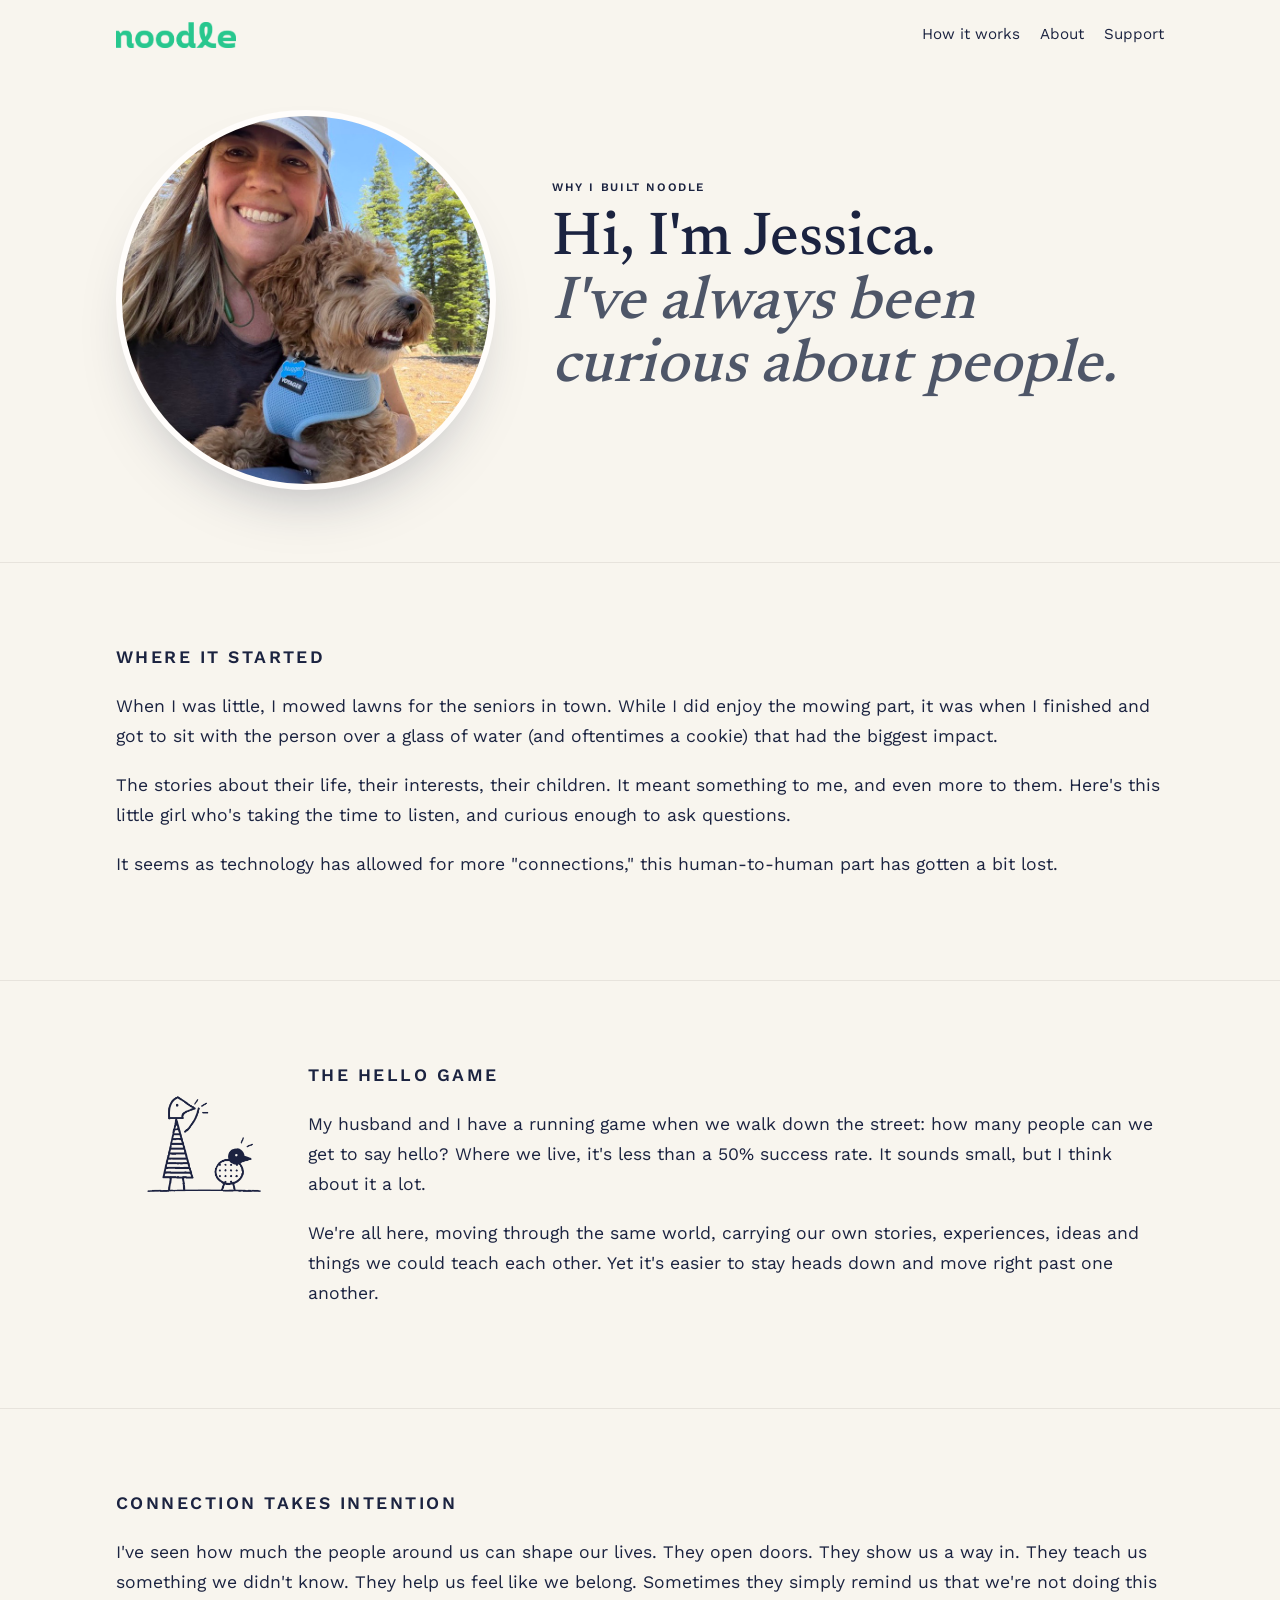
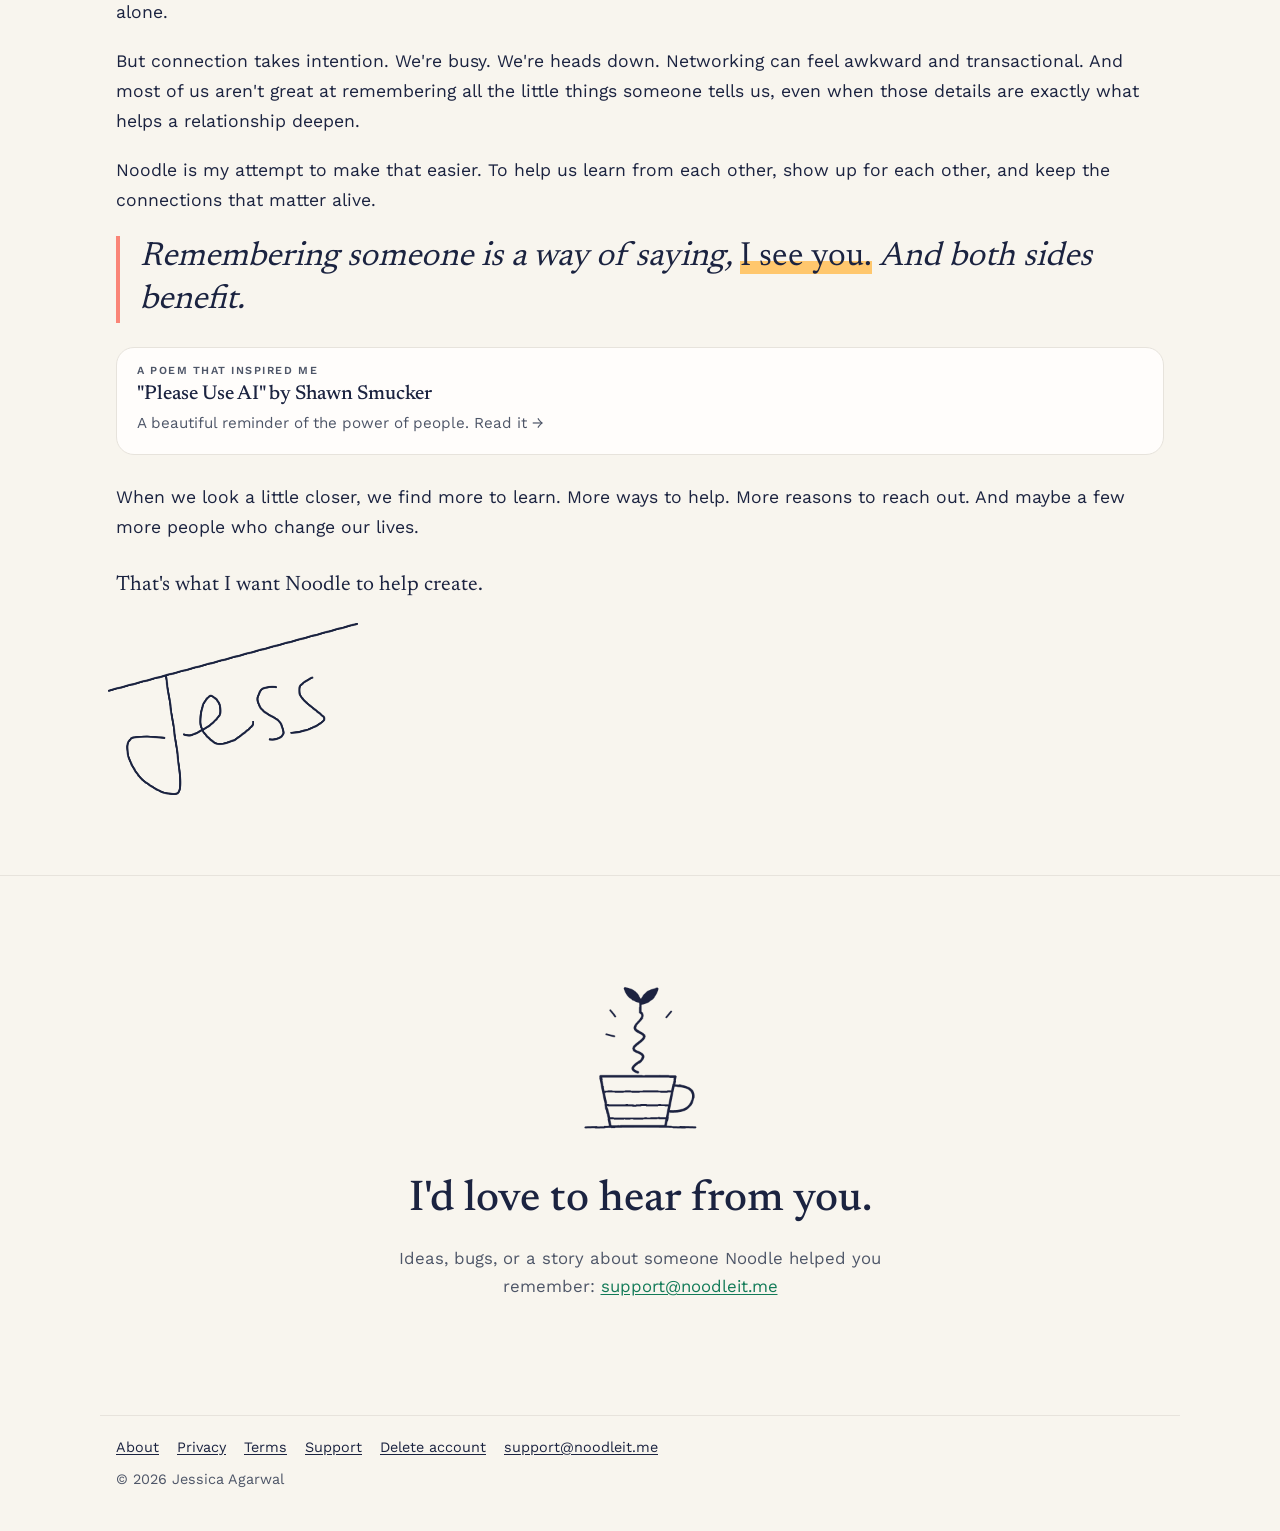
==== about/index.html @ 131fcf33 "feat: rotating use-case cards, expanded FAQ, About page Hero examples slowly rotate through seven us" ====
<!doctype html>
<html lang="en">
<head>
<meta charset="utf-8">
<meta name="viewport" content="width=device-width, initial-scale=1">
<meta name="color-scheme" content="light">
<title>About · Noodle</title>
<meta name="description" content="Why I built Noodle: I've always been curious about people.">
<link rel="icon" href="/favicon.png">
<link rel="apple-touch-icon" href="/apple-touch-icon.png">
<link rel="stylesheet" href="/style.css">
</head>
<body class="home about">

<div class="wrap">
<header class="top">
  <a href="/" aria-label="Noodle home"><img class="logo" src="/img/logo.png" alt="noodle" width="603" height="129"></a>
  <nav>
    <a class="opt" href="/#how">How it works</a>
    <a href="/about/" aria-current="page">About</a>
    <a href="/support/">Support</a>
  </nav>
</header>
</div>

<main>
<div class="wrap">
  <section class="about-hero">
    <!-- Photo: drop it at /img/jessica.jpg (square, ~800px). Until then the sketch shows instead. -->
    <figure class="portrait">
      <img src="/img/jessica.jpg" alt="Jessica Agarwal" width="800" height="800" onerror="this.parentNode.classList.add('empty')">
      <img class="stand-in" src="/img/friends.png" alt="" width="600" height="600">
    </figure>
    <div>
      <p class="eyebrow">Why I built Noodle</p>
      <h1>Hi, I'm Jessica.<br><em>I've always been curious about people.</em></h1>
    </div>
  </section>
</div>

<section class="band">
<div class="wrap prose">
  <p class="eyebrow">Where it started</p>
  <p>When I was little, I mowed lawns for the seniors in town. While I did enjoy the mowing part, it was when I finished and got to sit with the person over a glass of water (and oftentimes a cookie) that had the biggest impact.</p>
  <p>The stories about their life, their interests, their children. It meant something to me, and even more to them. Here's this little girl who's taking the time to listen, and curious enough to ask questions.</p>
  <p>It seems as technology has allowed for more "connections," this human-to-human part has gotten a bit lost.</p>
</div>
</section>

<section class="band">
<div class="wrap prose split">
  <img src="/img/hello.png" alt="" width="600" height="600">
  <div>
    <p class="eyebrow">The hello game</p>
    <p>My husband and I have a running game when we walk down the street: how many people can we get to say hello? Where we live, it's less than a 50% success rate. It sounds small, but I think about it a lot.</p>
    <p>We're all here, moving through the same world, carrying our own stories, experiences, ideas and things we could teach each other. Yet it's easier to stay heads down and move right past one another.</p>
  </div>
</div>
</section>

<section class="band">
<div class="wrap prose">
  <p class="eyebrow">Connection takes intention</p>
  <p>I've seen how much the people around us can shape our lives. They open doors. They show us a way in. They teach us something we didn't know. They help us feel like we belong. Sometimes they simply remind us that we're not doing this alone.</p>
  <p>But connection takes intention. We're busy. We're heads down. Networking can feel awkward and transactional. And most of us aren't great at remembering all the little things someone tells us, even when those details are exactly what helps a relationship deepen.</p>
  <p>Noodle is my attempt to make that easier. To help us learn from each other, show up for each other, and keep the connections that matter alive.</p>
  <blockquote>Remembering someone is a way of saying, <em>I see you.</em> And both sides benefit.</blockquote>
  <a class="inspo" href="https://shawnsmucker.substack.com/p/please-use-ai" target="_blank" rel="noopener">
    <span class="k">A poem that inspired me</span>
    <span class="t">"Please Use AI" by Shawn Smucker</span>
    <span class="d">A beautiful reminder of the power of people. Read it &rarr;</span>
  </a>
  <p>When we look a little closer, we find more to learn. More ways to help. More reasons to reach out. And maybe a few more people who change our lives.</p>
  <p class="signoff">That's what I want Noodle to help create.</p>
  <img class="signature" src="/img/signature.png" alt="Jess" width="640" height="441">
</div>
</section>

<section class="band closer">
<div class="wrap">
  <img src="/img/joys.png" alt="" width="600" height="600">
  <h2>I'd love to hear from you.</h2>
  <p class="sub" style="margin:0 auto 24px">Ideas, bugs, or a story about someone Noodle helped you remember: <a href="mailto:support@noodleit.me">support@noodleit.me</a></p>
</div>
</section>
</main>

<footer class="site-footer">
  <nav><a href="/about/">About</a><a href="/privacy/">Privacy</a><a href="/terms/">Terms</a><a href="/support/">Support</a><a href="/delete-account/">Delete account</a><a href="mailto:support@noodleit.me">support@noodleit.me</a></nav>
  <p>&copy; 2026 Jessica Agarwal</p>
</footer>
</body>
</html>
---- style.css ----
@font-face{font-family:"Newsreader";src:url(/fonts/Newsreader-Regular.ttf) format("truetype");font-weight:400;font-display:swap}
@font-face{font-family:"Newsreader";src:url(/fonts/Newsreader-Medium.ttf) format("truetype");font-weight:500;font-display:swap}
@font-face{font-family:"Work Sans";src:url(/fonts/WorkSans-Regular.ttf) format("truetype");font-weight:400;font-display:swap}
@font-face{font-family:"Work Sans";src:url(/fonts/WorkSans-Medium.ttf) format("truetype");font-weight:500;font-display:swap}
@font-face{font-family:"Work Sans";src:url(/fonts/WorkSans-SemiBold.ttf) format("truetype");font-weight:600;font-display:swap}

/* Same palette as the app's Round-4 Home (src/theme.ts colors.home + trait colors). */
:root{
  --ground:#F8F5EE;--card:#FFFDFB;--navy:#1B2340;--muted:#4E5668;--line:#E7E3DC;
  --mint:#9DEEDC;--coral:#FA8577;--butter:#FFC76D;--sky:#BFE3EE;
  --spark:#FFC76D;--ally:#9DEEDC;--champion:#E8615C;--rock:#2BA3CB;--bridge:#1B2340;
  --brand:#28C78E;--link:#127a57;
  --serif:"Newsreader",Georgia,"Times New Roman",serif;
  --sans:"Work Sans",-apple-system,BlinkMacSystemFont,"Segoe UI",Roboto,Helvetica,Arial,sans-serif;
}
*{box-sizing:border-box}
html{-webkit-text-size-adjust:100%;scroll-behavior:smooth}
body{margin:0;background:var(--ground);color:var(--navy);font:17px/1.65 var(--sans)}
img{max-width:100%;height:auto;display:block}
a{color:var(--link);text-underline-offset:2px}

/* ---------- Shared shell (legal / support pages) ---------- */
.site-header,main,.site-footer{max-width:680px;margin:0 auto;padding-left:16px;padding-right:16px}
.site-header{padding-top:24px;padding-bottom:8px}
.brand{font:500 1.5rem/1 var(--serif);color:var(--navy);text-decoration:none;border-bottom:3px solid var(--brand)}
main{padding-top:16px;padding-bottom:40px;overflow-wrap:anywhere}
h1,h2,h3{font-family:var(--serif);font-weight:500;color:var(--navy)}
h1{font-size:2.2rem;line-height:1.15;margin:1.2rem 0 .6rem}
h2{font-size:1.45rem;line-height:1.25;margin:2rem 0 .5rem}
h3{font-size:1.15rem;margin:1.5rem 0 .4rem}
hr{border:0;border-top:1px solid var(--line);margin:1.5rem 0}
.trust{background:var(--card);border-left:4px solid var(--brand);border-radius:10px;padding:12px 16px}
.table-wrap{overflow-x:auto;-webkit-overflow-scrolling:touch}
table{border-collapse:collapse;width:100%;font-size:.9rem;line-height:1.4}
th,td{border:1px solid var(--line);padding:8px;text-align:left;vertical-align:top}
th{background:var(--card)}
.site-footer{border-top:1px solid var(--line);padding-top:20px;padding-bottom:40px;font-size:.9rem;color:var(--muted)}
.site-footer nav a{margin-right:14px;white-space:nowrap;color:var(--navy)}
.site-footer p{margin:.5rem 0 0}

/* ---------- Home page ---------- */
.home .wrap{max-width:1080px;margin:0 auto;padding:0 16px}
.home main{max-width:none;padding:0}
.top{display:flex;align-items:center;justify-content:space-between;gap:16px;padding:22px 0}
.top .logo{width:120px}
.top nav{display:flex;gap:20px;font-size:.95rem}
.top nav a{color:var(--navy);text-decoration:none}
.top nav a:hover{text-decoration:underline}

.eyebrow{font:600 .72rem/1 var(--sans);letter-spacing:.14em;text-transform:uppercase;color:var(--navy);margin:0 0 14px}

.hero{display:grid;grid-template-columns:1.05fr .95fr;gap:48px;align-items:center;padding:40px 0 72px}
.hero h1{font-size:clamp(2.5rem,5.6vw,4.2rem);line-height:1.04;letter-spacing:-.01em;margin:0 0 20px}
.hero h1 em{font-style:italic;color:var(--muted)}
.hero .lede{font-size:1.15rem;line-height:1.55;color:var(--muted);max-width:30em;margin:0 0 28px}
.get{display:flex;flex-wrap:wrap;gap:12px;align-items:center}
.store{display:inline-flex;align-items:center;gap:10px;background:var(--navy);color:#fff;text-decoration:none;
  border-radius:14px;padding:11px 18px 11px 14px;font-weight:500;line-height:1.15}
.store small{display:block;font-size:.7rem;opacity:.75;font-weight:400}
.store svg{width:22px;height:22px;flex:none}
.store.soon{cursor:default}
.get .note{font-size:.88rem;color:var(--muted)}

/* Phone-ish mock of Home's "For you today" row */
.mock{position:relative;background:var(--card);border:1px solid var(--line);border-radius:34px;padding:22px 18px 24px;
  box-shadow:0 30px 60px -30px rgba(27,35,64,.28);max-width:400px;width:100%;margin-left:auto;overflow:hidden}
.mock .bar{display:flex;align-items:center;justify-content:space-between;margin-bottom:18px}
.mock .bar img{width:84px}
.dots{display:flex;gap:4px}
.dots i{width:8px;height:8px;border-radius:50%;display:block}
.mock .head{font:400 1.2rem/1.3 var(--serif);margin:0 0 18px}
.viewport{overflow:hidden;margin:0 -18px;padding:0 18px}
.cards{display:flex;gap:12px;will-change:transform}
.c{flex:0 0 72%;border-radius:22px;padding:16px;display:flex;flex-direction:column;gap:10px;min-height:290px}
.c .tag{align-self:flex-start;font:600 .64rem/1 var(--sans);letter-spacing:.12em;text-transform:uppercase;
  background:rgba(27,35,64,.08);border-radius:999px;padding:6px 9px}
.c img{width:76px;margin:-6px 0 -2px -6px}
.c p{font:400 1.06rem/1.32 var(--serif);margin:0;flex:1}
.c .acts{display:flex;gap:8px;align-items:center}
.c .acts span{font:500 .78rem/1 var(--sans);background:rgba(255,255,255,.72);border-radius:999px;padding:8px 12px}
/* Connection card: line + photo, article preview, Send to {name} + thumbs (mirrors DeckCard) */
.c.link .who{display:flex;gap:10px;align-items:flex-start;flex:1}
.c.link .av{flex:none;width:46px;height:46px;border-radius:50%;background:var(--navy);color:var(--ground);
  display:grid;place-items:center;font:500 1.15rem/1 var(--serif)}
.c.link .pv{background:rgba(255,255,255,.6);border-radius:12px;padding:10px 12px;display:grid;gap:3px}
.c.link .pv b{font:600 .86rem/1.3 var(--sans)}
.c.link .pv small{font-size:.74rem;color:var(--muted)}
.c .acts .send{background:var(--navy);color:var(--ground)}
.c .acts .ic{background:none;padding:4px;display:grid}
.c .acts .ic svg{width:17px;height:17px;opacity:.7}
.mic{display:flex;justify-content:center;margin-top:20px}
.mic span{width:58px;height:58px;border-radius:50%;background:var(--navy);display:grid;place-items:center}
.mic svg{width:22px;height:22px}

.band{padding:80px 0;border-top:1px solid var(--line)}
.band h2{font-size:clamp(1.9rem,3.6vw,2.7rem);line-height:1.1;margin:0 0 14px;max-width:18em}
.band .sub{color:var(--muted);max-width:34em;margin:0 0 40px;font-size:1.05rem}

.steps{display:grid;grid-template-columns:repeat(3,1fr);gap:20px}
.step{background:var(--card);border:1px solid var(--line);border-radius:24px;padding:22px}
.step img{width:150px;margin:-6px 0 6px -10px}
.step .n{font:600 .72rem/1 var(--sans);letter-spacing:.14em;color:var(--muted)}
.step h3{font-size:1.35rem;margin:8px 0 6px}
.step p{margin:0;color:var(--muted);font-size:.98rem}

.traits{display:grid;grid-template-columns:repeat(5,1fr);gap:12px}
.trait{border-radius:20px;padding:18px 16px;background:var(--card);border:1px solid var(--line)}
.trait .sw{display:flex;align-items:center;gap:8px;font:500 1.2rem/1 var(--serif);margin-bottom:10px}
.trait .sw i{width:14px;height:14px;border-radius:50%;display:block}
.trait p{margin:0;font-size:.92rem;line-height:1.45;color:var(--muted)}

.privacy{display:grid;grid-template-columns:auto 1fr;gap:40px;align-items:center;background:var(--navy);color:#fff;
  border-radius:32px;padding:44px}
.privacy img{width:180px;background:var(--ground);border-radius:50%;padding:12px}
.privacy h2{color:#fff;margin:0 0 12px}
.privacy ul{list-style:none;padding:0;margin:0 0 18px;display:grid;gap:8px}
.privacy li{padding-left:26px;position:relative}
.privacy li:before{content:"";position:absolute;left:0;top:.5em;width:12px;height:12px;border-radius:50%;background:var(--mint)}
.privacy a{color:var(--mint)}

.faq{display:grid;grid-template-columns:repeat(2,1fr);gap:12px 32px;align-items:start}
.faq details{border-bottom:1px solid var(--line);padding:14px 0}
.faq summary{cursor:pointer;font:500 1.12rem/1.35 var(--serif);list-style:none;display:flex;justify-content:space-between;gap:12px}
.faq summary::-webkit-details-marker{display:none}
.faq summary:after{content:"+";font-family:var(--sans);color:var(--muted)}
.faq details[open] summary:after{content:"–"}
.faq details p{margin:10px 0 0;color:var(--muted);font-size:.98rem}

.closer{text-align:center;padding:90px 0}
.closer img{width:200px;margin:0 auto 10px}
.closer h2{margin:0 auto 22px;max-width:16em}
.closer .get{justify-content:center}

.home .site-footer{max-width:1080px}
.home .site-footer nav{display:flex;flex-wrap:wrap;gap:6px 18px}
.home .site-footer nav a{margin:0}

@media (max-width:860px){
  .hero{grid-template-columns:1fr;gap:40px;padding:20px 0 56px}
  .mock{margin:0 auto}
  .steps{grid-template-columns:1fr}
  .traits{grid-template-columns:repeat(2,1fr)}
  .traits .trait:last-child{grid-column:1 / -1}
  .privacy{grid-template-columns:1fr;padding:32px 24px;gap:20px}
  .privacy img{width:120px}
  .faq{grid-template-columns:1fr}
  .band{padding:60px 0}
}
@media (max-width:520px){
  .top nav a.opt{display:none}
  .c{flex-basis:80%}
}
.faq-group{font:600 .72rem/1 var(--sans);letter-spacing:.14em;text-transform:uppercase;color:var(--muted);margin:36px 0 4px}
.faq-group:first-of-type{margin-top:8px}

/* ---------- About page ---------- */
.about-hero{display:grid;grid-template-columns:minmax(220px,380px) 1fr;gap:56px;align-items:center;padding:40px 0 72px}
.about-hero h1{font-size:clamp(2.4rem,5vw,3.8rem);line-height:1.05;margin:0 0 18px}
.about-hero h1 em{color:var(--muted)}
.about-hero .lede{font-size:1.15rem;color:var(--muted);max-width:30em;margin:0}
.portrait{position:relative;margin:0}
.portrait img:first-child{width:100%;aspect-ratio:1;object-fit:cover;border-radius:50%;background:var(--mint);border:6px solid var(--card);
  box-shadow:0 30px 60px -30px rgba(27,35,64,.35)}
.portrait .stand-in{display:none}
.portrait.empty img:first-child{display:none}
.portrait.empty .stand-in{display:block;width:100%;aspect-ratio:1;border-radius:50%;background:var(--mint);padding:8%;
  border:6px solid var(--card);box-shadow:0 30px 60px -30px rgba(27,35,64,.35)}
.prose.split{display:grid;grid-template-columns:160px 1fr;gap:32px;align-items:start}
.signoff{font:400 1.3rem/1.4 var(--serif)!important;margin-top:28px!important}
.signoff span{display:block;font-style:italic;color:var(--muted);margin-top:6px}
.prose{max-width:720px}
.prose p{font-size:1.1rem;line-height:1.7;margin:0 0 1.1em}
.about .band h2{max-width:none}
blockquote{margin:0 0 24px;font:400 clamp(1.5rem,3vw,2.1rem)/1.3 var(--serif);font-style:italic;border-left:4px solid var(--coral);padding-left:20px}
@media (max-width:760px){
  .about-hero{grid-template-columns:1fr;gap:32px;padding:16px 0 48px}
  .portrait{max-width:260px}
  .prose.split{grid-template-columns:1fr;gap:8px}
  .prose.split img{width:130px}
}
blockquote em{font-style:normal;background:linear-gradient(transparent 62%,var(--butter) 62%)}
.inspo{display:grid;gap:4px;margin:4px 0 28px;padding:18px 20px;background:var(--card);border:1px solid var(--line);border-radius:18px;
  color:var(--navy);text-decoration:none;transition:border-color .2s,transform .2s}
.inspo:hover{border-color:var(--navy);transform:translateY(-1px)}
.inspo .k{font:600 .68rem/1 var(--sans);letter-spacing:.14em;text-transform:uppercase;color:var(--muted)}
.inspo .t{font:500 1.25rem/1.3 var(--serif)}
.inspo .d{font-size:.95rem;color:var(--muted)}
.signature{width:250px;margin:6px 0 0 -8px;filter:drop-shadow(0 0 .5px #1B2340) drop-shadow(0 0 .5px #1B2340)}
@media (max-width:520px){.signature{width:180px}}
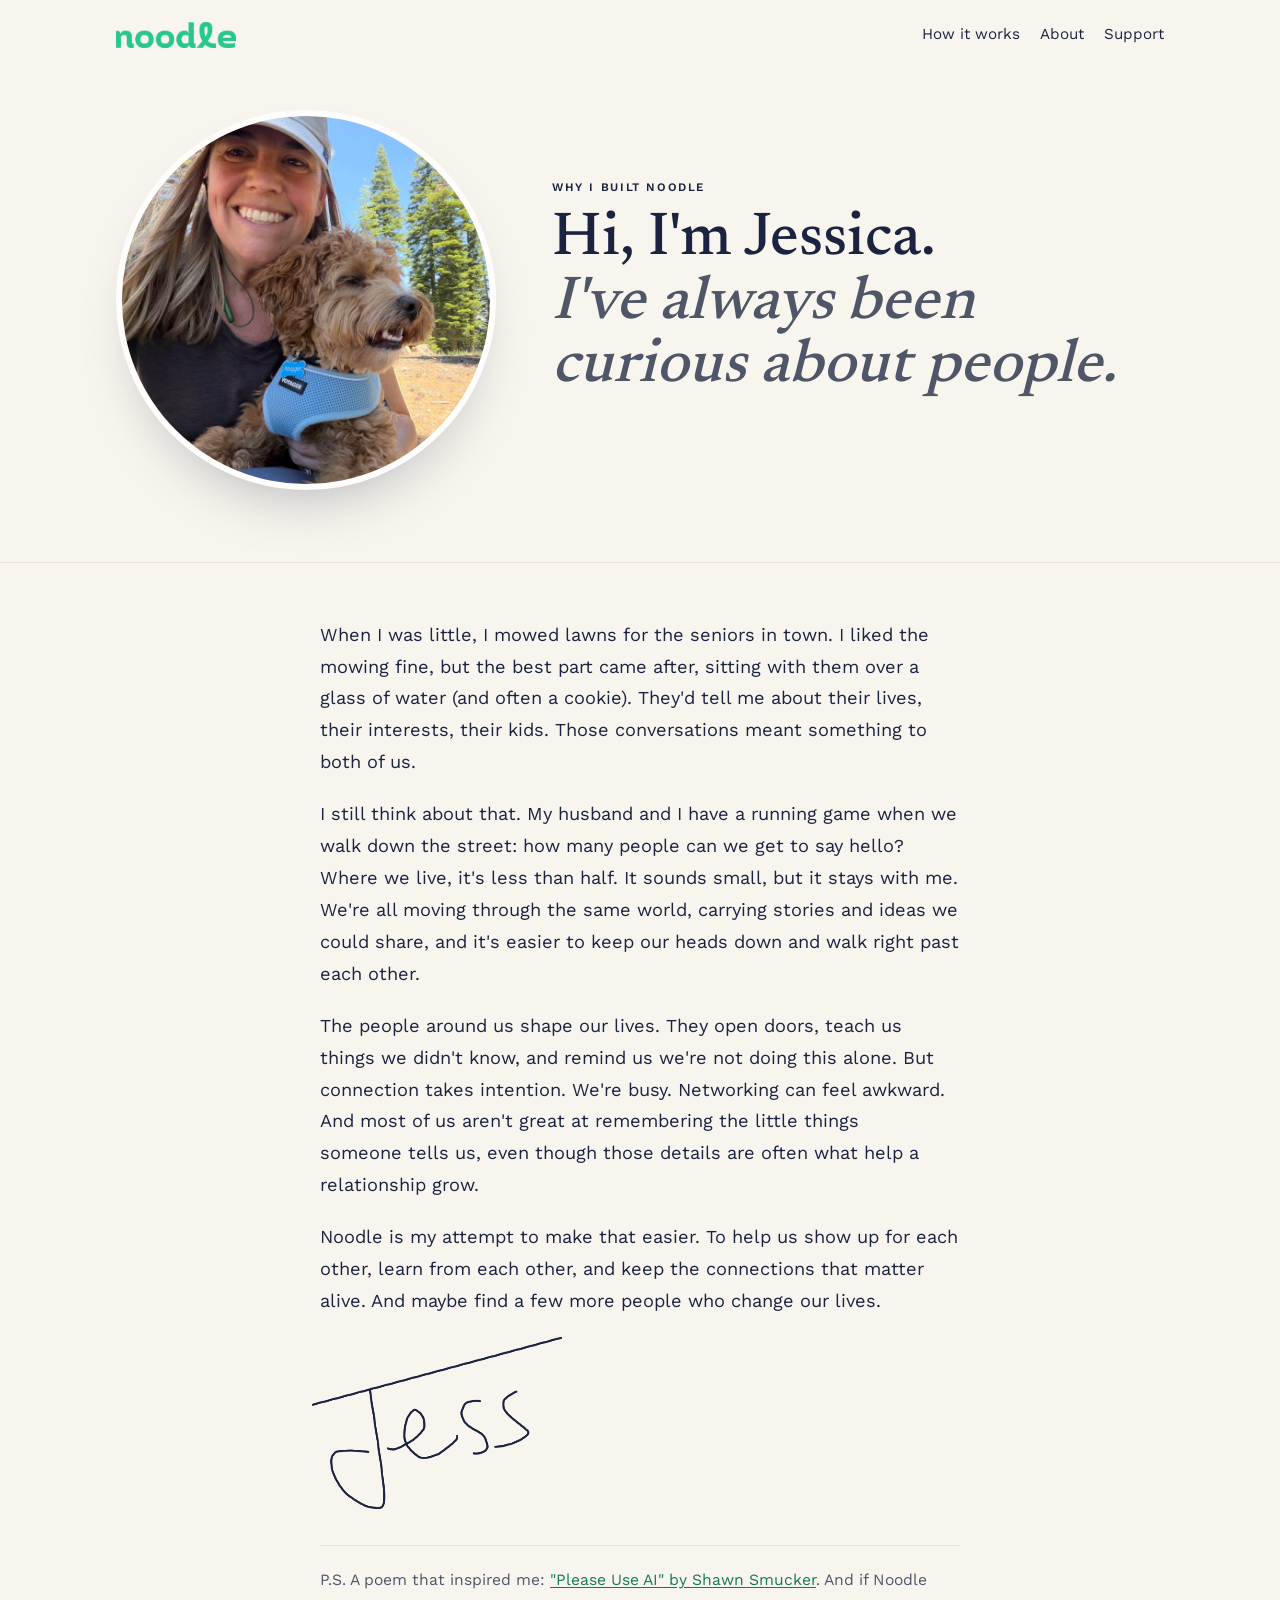
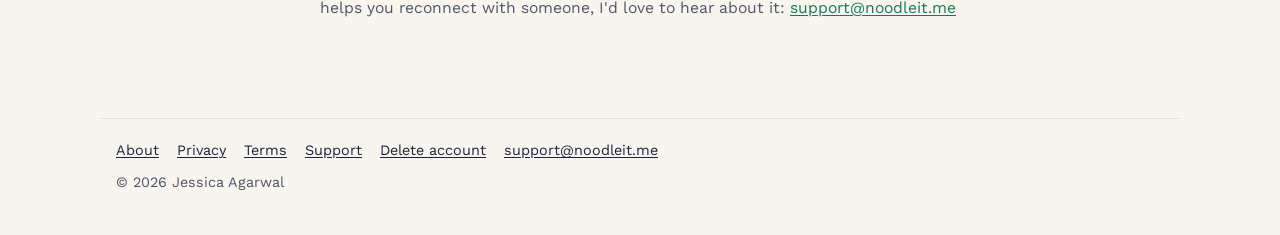
==== commit b35907bb: "feat: new home copy + traits, shorter About story, app's MicBlob in hero mock Co-Authored-By: Claude" ====
--- a/about/index.html
+++ b/about/index.html
@@ -39,48 +39,16 @@
 </div>
 
 <section class="band">
-<div class="wrap prose">
-  <p class="eyebrow">Where it started</p>
-  <p>When I was little, I mowed lawns for the seniors in town. While I did enjoy the mowing part, it was when I finished and got to sit with the person over a glass of water (and oftentimes a cookie) that had the biggest impact.</p>
-  <p>The stories about their life, their interests, their children. It meant something to me, and even more to them. Here's this little girl who's taking the time to listen, and curious enough to ask questions.</p>
-  <p>It seems as technology has allowed for more "connections," this human-to-human part has gotten a bit lost.</p>
-</div>
-</section>
+<div class="wrap prose story">
+  <p>When I was little, I mowed lawns for the seniors in town. I liked the mowing fine, but the best part came after, sitting with them over a glass of water (and often a cookie). They'd tell me about their lives, their interests, their kids. Those conversations meant something to both of us.</p>
+  <p>I still think about that. My husband and I have a running game when we walk down the street: how many people can we get to say hello? Where we live, it's less than half. It sounds small, but it stays with me. We're all moving through the same world, carrying stories and ideas we could share, and it's easier to keep our heads down and walk right past each other.</p>
+  <p>The people around us shape our lives. They open doors, teach us things we didn't know, and remind us we're not doing this alone. But connection takes intention. We're busy. Networking can feel awkward. And most of us aren't great at remembering the little things someone tells us, even though those details are often what help a relationship grow.</p>
+  <p>Noodle is my attempt to make that easier. To help us show up for each other, learn from each other, and keep the connections that matter alive. And maybe find a few more people who change our lives.</p>
+  <img class="signature" src="/img/signature.png" alt="Jess" width="640" height="441">
 
-<section class="band">
-<div class="wrap prose split">
-  <img src="/img/hello.png" alt="" width="600" height="600">
-  <div>
-    <p class="eyebrow">The hello game</p>
-    <p>My husband and I have a running game when we walk down the street: how many people can we get to say hello? Where we live, it's less than a 50% success rate. It sounds small, but I think about it a lot.</p>
-    <p>We're all here, moving through the same world, carrying our own stories, experiences, ideas and things we could teach each other. Yet it's easier to stay heads down and move right past one another.</p>
+  <div class="ps">
+    <p>P.S. A poem that inspired me: <a href="https://shawnsmucker.substack.com/p/please-use-ai" target="_blank" rel="noopener">"Please Use AI" by Shawn Smucker</a>. And if Noodle helps you reconnect with someone, I'd love to hear about it: <a href="mailto:support@noodleit.me">support@noodleit.me</a></p>
   </div>
-</div>
-</section>
-
-<section class="band">
-<div class="wrap prose">
-  <p class="eyebrow">Connection takes intention</p>
-  <p>I've seen how much the people around us can shape our lives. They open doors. They show us a way in. They teach us something we didn't know. They help us feel like we belong. Sometimes they simply remind us that we're not doing this alone.</p>
-  <p>But connection takes intention. We're busy. We're heads down. Networking can feel awkward and transactional. And most of us aren't great at remembering all the little things someone tells us, even when those details are exactly what helps a relationship deepen.</p>
-  <p>Noodle is my attempt to make that easier. To help us learn from each other, show up for each other, and keep the connections that matter alive.</p>
-  <blockquote>Remembering someone is a way of saying, <em>I see you.</em> And both sides benefit.</blockquote>
-  <a class="inspo" href="https://shawnsmucker.substack.com/p/please-use-ai" target="_blank" rel="noopener">
-    <span class="k">A poem that inspired me</span>
-    <span class="t">"Please Use AI" by Shawn Smucker</span>
-    <span class="d">A beautiful reminder of the power of people. Read it &rarr;</span>
-  </a>
-  <p>When we look a little closer, we find more to learn. More ways to help. More reasons to reach out. And maybe a few more people who change our lives.</p>
-  <p class="signoff">That's what I want Noodle to help create.</p>
-  <img class="signature" src="/img/signature.png" alt="Jess" width="640" height="441">
-</div>
-</section>
-
-<section class="band closer">
-<div class="wrap">
-  <img src="/img/joys.png" alt="" width="600" height="600">
-  <h2>I'd love to hear from you.</h2>
-  <p class="sub" style="margin:0 auto 24px">Ideas, bugs, or a story about someone Noodle helped you remember: <a href="mailto:support@noodleit.me">support@noodleit.me</a></p>
 </div>
 </section>
 </main>
--- a/style.css
+++ b/style.css
@@ -40,7 +40,7 @@
 
 /* ---------- Home page ---------- */
 .home .wrap{max-width:1080px;margin:0 auto;padding:0 16px}
-.home main{max-width:none;padding:0}
+.home main{max-width:none;padding:0;overflow-wrap:normal}
 .top{display:flex;align-items:center;justify-content:space-between;gap:16px;padding:22px 0}
 .top .logo{width:120px}
 .top nav{display:flex;gap:20px;font-size:.95rem}
@@ -88,13 +88,17 @@
 .c .acts .send{background:var(--navy);color:var(--ground)}
 .c .acts .ic{background:none;padding:4px;display:grid}
 .c .acts .ic svg{width:17px;height:17px;opacity:.7}
-.mic{display:flex;justify-content:center;margin-top:20px}
-.mic span{width:58px;height:58px;border-radius:50%;background:var(--navy);display:grid;place-items:center}
-.mic svg{width:22px;height:22px}
+/* Home's MicBlob: the noodle blob tinted navy + the hand-drawn mic + pencil (src/components/MicBlob.tsx) */
+.mic{position:relative;display:flex;justify-content:center;margin-top:18px}
+.mic .blob{position:relative;width:88px;height:84px;display:grid;place-items:center}
+.mic .blob i{position:absolute;inset:0;background:var(--navy);
+  -webkit-mask:url(/img/blob.png) center/contain no-repeat;mask:url(/img/blob.png) center/contain no-repeat}
+.mic .blob img{position:relative;width:29px;height:auto}
+.mic .pencil{position:absolute;left:calc(50% + 50px);top:-8px;width:17px;height:17px}
 
 .band{padding:80px 0;border-top:1px solid var(--line)}
-.band h2{font-size:clamp(1.9rem,3.6vw,2.7rem);line-height:1.1;margin:0 0 14px;max-width:18em}
-.band .sub{color:var(--muted);max-width:34em;margin:0 0 40px;font-size:1.05rem}
+.band h2{font-size:clamp(1.9rem,3.6vw,2.7rem);line-height:1.12;margin:0 0 16px;max-width:20em;text-wrap:balance}
+.band .sub{color:var(--muted);max-width:44em;margin:0 0 40px;font-size:1.08rem;line-height:1.65;text-wrap:pretty}
 
 .steps{display:grid;grid-template-columns:repeat(3,1fr);gap:20px}
 .step{background:var(--card);border:1px solid var(--line);border-radius:24px;padding:22px}
@@ -187,3 +191,17 @@
 .inspo .d{font-size:.95rem;color:var(--muted)}
 .signature{width:250px;margin:6px 0 0 -8px;filter:drop-shadow(0 0 .5px #1B2340) drop-shadow(0 0 .5px #1B2340)}
 @media (max-width:520px){.signature{width:180px}}
+
+.trait p{text-wrap:pretty}
+@media (max-width:1100px){
+  .traits{grid-template-columns:repeat(2,1fr)}
+  .traits .trait:last-child{grid-column:1 / -1}
+}
+.home .wrap.story{max-width:672px}
+.story p{font-size:1.14rem;line-height:1.75;text-wrap:pretty}
+.about .band{padding-top:56px}
+.ps{margin-top:36px;padding-top:20px;border-top:1px solid var(--line)}
+.ps p{font-size:.98rem!important;color:var(--muted)}
+@media (max-width:560px){
+  .traits{grid-template-columns:1fr}
+}
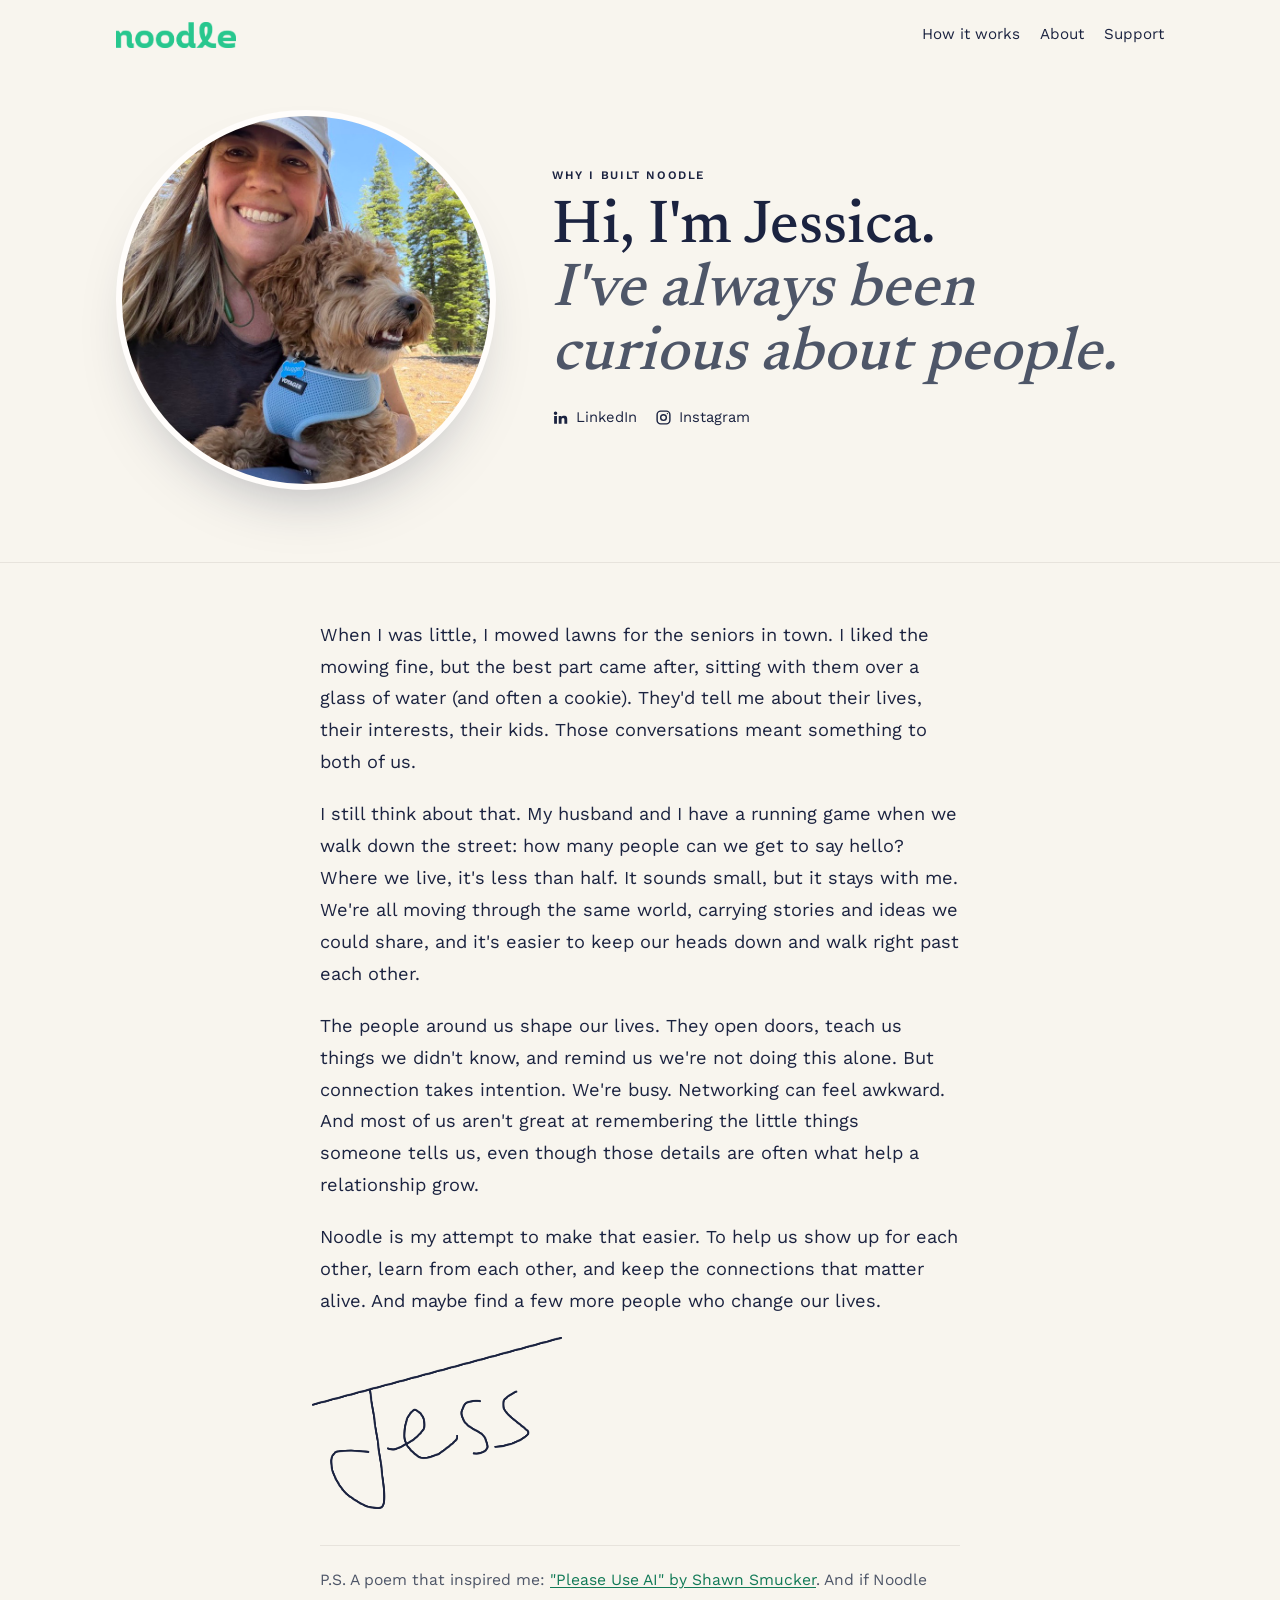
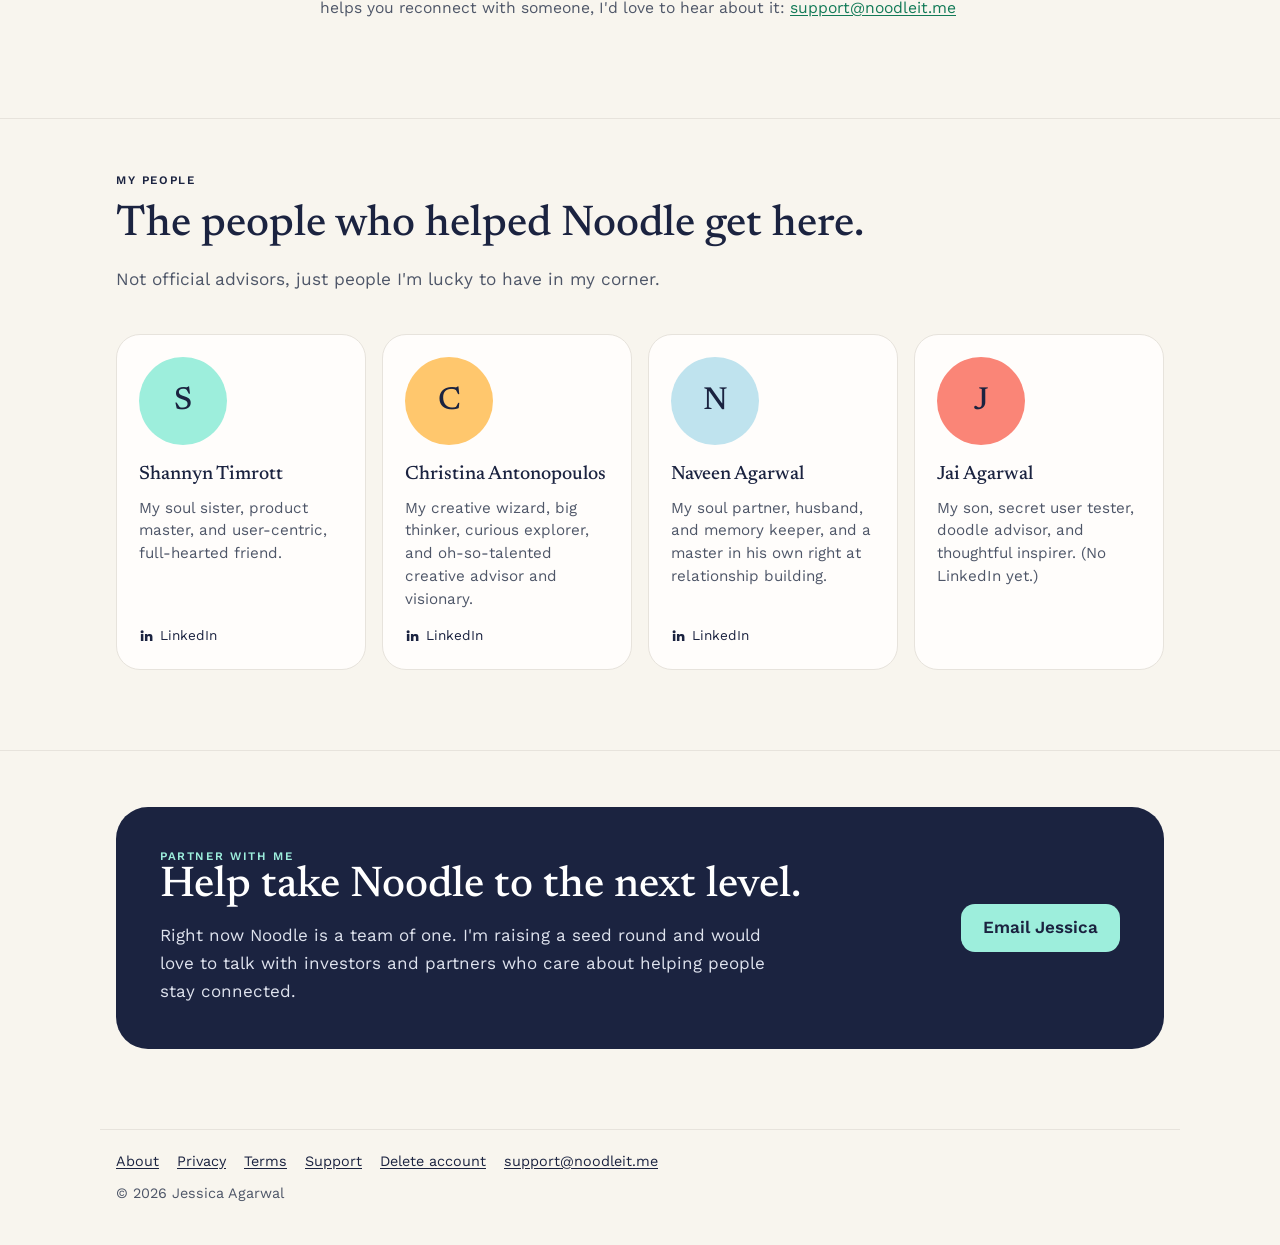
==== commit 3fdd2623: "feat(about): social links, My people shoutouts, partner/invest callout Co-Authored-By: Claude Opus 5" ====
--- a/about/index.html
+++ b/about/index.html
@@ -34,6 +34,10 @@
     <div>
       <p class="eyebrow">Why I built Noodle</p>
       <h1>Hi, I'm Jessica.<br><em>I've always been curious about people.</em></h1>
+      <p class="social">
+        <a href="https://www.linkedin.com/in/jessicaagarwal1/" target="_blank" rel="noopener"><svg viewBox="0 0 24 24" fill="currentColor" aria-hidden="true"><path d="M4.98 3.5a2.5 2.5 0 1 1 0 5 2.5 2.5 0 0 1 0-5ZM3 9.75h4v11H3v-11Zm6.5 0h3.8v1.5h.06c.53-1 1.83-1.8 3.77-1.8 4.03 0 4.37 2.4 4.37 5.5v5.8h-4v-5.1c0-1.3-.02-2.95-1.8-2.95-1.8 0-2.2 1.4-2.2 2.85v5.2h-4v-11Z"/></svg>LinkedIn</a>
+        <a href="https://www.instagram.com/99centpoptart/" target="_blank" rel="noopener"><svg viewBox="0 0 24 24" fill="none" stroke="currentColor" stroke-width="2" aria-hidden="true"><rect x="3" y="3" width="18" height="18" rx="5"/><circle cx="12" cy="12" r="4"/><circle cx="17.5" cy="6.5" r="1" fill="currentColor" stroke="none"/></svg>Instagram</a>
+      </p>
     </div>
   </section>
 </div>
@@ -51,11 +55,66 @@
   </div>
 </div>
 </section>
+
+<section class="band">
+<div class="wrap">
+  <p class="eyebrow">My people</p>
+  <h2>The people who helped Noodle get here.</h2>
+  <p class="sub">Not official advisors, just people I'm lucky to have in my corner.</p>
+  <div class="people">
+      <div class="person">
+        <span class="ph" style="background:var(--mint)"><b>S</b><img src="/img/people/shannyn.jpg" alt="Shannyn Timrott" onerror="this.remove()"></span>
+        <h3>Shannyn Timrott</h3>
+        <p>My soul sister, product master, and user-centric, full-hearted friend.</p>
+        <a class="li" href="https://www.linkedin.com/in/stimrott/" target="_blank" rel="noopener" aria-label="Shannyn Timrott on LinkedIn"><svg viewBox="0 0 24 24" fill="currentColor" aria-hidden="true"><path d="M4.98 3.5a2.5 2.5 0 1 1 0 5 2.5 2.5 0 0 1 0-5ZM3 9.75h4v11H3v-11Zm6.5 0h3.8v1.5h.06c.53-1 1.83-1.8 3.77-1.8 4.03 0 4.37 2.4 4.37 5.5v5.8h-4v-5.1c0-1.3-.02-2.95-1.8-2.95-1.8 0-2.2 1.4-2.2 2.85v5.2h-4v-11Z"/></svg>LinkedIn</a>
+      </div>
+      <div class="person">
+        <span class="ph" style="background:var(--butter)"><b>C</b><img src="/img/people/christina.jpg" alt="Christina Antonopoulos" onerror="this.remove()"></span>
+        <h3>Christina Antonopoulos</h3>
+        <p>My creative wizard, big thinker, curious explorer, and oh-so-talented creative advisor and visionary.</p>
+        <a class="li" href="https://www.linkedin.com/in/christinaefthimiaantonopoulos/" target="_blank" rel="noopener" aria-label="Christina Antonopoulos on LinkedIn"><svg viewBox="0 0 24 24" fill="currentColor" aria-hidden="true"><path d="M4.98 3.5a2.5 2.5 0 1 1 0 5 2.5 2.5 0 0 1 0-5ZM3 9.75h4v11H3v-11Zm6.5 0h3.8v1.5h.06c.53-1 1.83-1.8 3.77-1.8 4.03 0 4.37 2.4 4.37 5.5v5.8h-4v-5.1c0-1.3-.02-2.95-1.8-2.95-1.8 0-2.2 1.4-2.2 2.85v5.2h-4v-11Z"/></svg>LinkedIn</a>
+      </div>
+      <div class="person">
+        <span class="ph" style="background:var(--sky)"><b>N</b><img src="/img/people/naveen.jpg" alt="Naveen Agarwal" onerror="this.remove()"></span>
+        <h3>Naveen Agarwal</h3>
+        <p>My soul partner, husband, and memory keeper, and a master in his own right at relationship building.</p>
+        <a class="li" href="https://www.linkedin.com/in/agarwalnaveen/" target="_blank" rel="noopener" aria-label="Naveen Agarwal on LinkedIn"><svg viewBox="0 0 24 24" fill="currentColor" aria-hidden="true"><path d="M4.98 3.5a2.5 2.5 0 1 1 0 5 2.5 2.5 0 0 1 0-5ZM3 9.75h4v11H3v-11Zm6.5 0h3.8v1.5h.06c.53-1 1.83-1.8 3.77-1.8 4.03 0 4.37 2.4 4.37 5.5v5.8h-4v-5.1c0-1.3-.02-2.95-1.8-2.95-1.8 0-2.2 1.4-2.2 2.85v5.2h-4v-11Z"/></svg>LinkedIn</a>
+      </div>
+      <div class="person">
+        <span class="ph" style="background:var(--coral)"><b>J</b><img src="/img/people/jai.jpg" alt="Jai Agarwal" onerror="this.remove()"></span>
+        <h3>Jai Agarwal</h3>
+        <p>My son, secret user tester, doodle advisor, and thoughtful inspirer. (No LinkedIn yet.)</p>
+        
+      </div>
+  </div>
+</div>
+</section>
+
+<section class="band">
+<div class="wrap">
+  <div class="invest">
+    <div>
+      <p class="eyebrow" style="color:var(--mint)">Partner with me</p>
+      <h2>Help take Noodle to the next level.</h2>
+      <p>Right now Noodle is a team of one. I'm raising a seed round and would love to talk with investors and partners who care about helping people stay connected.</p>
+    </div>
+    <a class="store mailme" href="#" data-u="jessica" data-d="noodleit.me">Email Jessica</a>
+    <noscript><p>jessica at noodleit dot me</p></noscript>
+  </div>
+</div>
+</section>
 </main>
 
 <footer class="site-footer">
   <nav><a href="/about/">About</a><a href="/privacy/">Privacy</a><a href="/terms/">Terms</a><a href="/support/">Support</a><a href="/delete-account/">Delete account</a><a href="mailto:support@noodleit.me">support@noodleit.me</a></nav>
   <p>&copy; 2026 Jessica Agarwal</p>
 </footer>
+<script>
+// Build the address only when someone goes to use it, so it never sits in the page for scrapers.
+document.querySelectorAll(".mailme").forEach(function (a) {
+  function arm() { a.href = "mai" + "lto:" + a.dataset.u + "\u0040" + a.dataset.d + "?subject=Noodle"; }
+  ["mouseenter", "focus", "touchstart", "click"].forEach(function (e) { a.addEventListener(e, arm, { passive: true }); });
+});
+</script>
 </body>
 </html>
--- a/style.css
+++ b/style.css
@@ -94,7 +94,6 @@
 .mic .blob i{position:absolute;inset:0;background:var(--navy);
   -webkit-mask:url(/img/blob.png) center/contain no-repeat;mask:url(/img/blob.png) center/contain no-repeat}
 .mic .blob img{position:relative;width:29px;height:auto}
-.mic .pencil{position:absolute;left:calc(50% + 50px);top:-8px;width:17px;height:17px}
 
 .band{padding:80px 0;border-top:1px solid var(--line)}
 .band h2{font-size:clamp(1.9rem,3.6vw,2.7rem);line-height:1.12;margin:0 0 16px;max-width:20em;text-wrap:balance}
@@ -205,3 +204,26 @@
 @media (max-width:560px){
   .traits{grid-template-columns:1fr}
 }
+
+/* About: socials, my people, invest */
+.social{display:flex;gap:18px;margin:18px 0 0;font-size:.92rem}
+.social a{display:inline-flex;align-items:center;gap:7px;color:var(--navy);text-decoration:none}
+.social a:hover{text-decoration:underline}
+.social svg{width:17px;height:17px}
+.people{display:grid;grid-template-columns:repeat(4,1fr);gap:16px}
+.person{background:var(--card);border:1px solid var(--line);border-radius:24px;padding:22px;display:flex;flex-direction:column}
+.person .ph{position:relative;width:88px;height:88px;border-radius:50%;overflow:hidden;display:grid;place-items:center;margin-bottom:14px}
+.person .ph b{font:500 2rem/1 var(--serif);color:var(--navy)}
+.person .ph img{position:absolute;inset:0;width:100%;height:100%;object-fit:cover}
+.person h3{font-size:1.2rem;margin:0 0 6px}
+.person p{margin:0 0 14px;color:var(--muted);font-size:.95rem;line-height:1.5;flex:1;text-wrap:pretty}
+.person .li{display:inline-flex;align-items:center;gap:6px;font-size:.85rem;color:var(--navy);text-decoration:none}
+.person .li:hover{text-decoration:underline}
+.person .li svg{width:15px;height:15px}
+.invest{display:flex;align-items:center;justify-content:space-between;gap:32px;background:var(--navy);color:#fff;border-radius:32px;padding:44px}
+.invest h2{color:#fff;margin:0 0 10px}
+.invest p{margin:0;max-width:36em;color:#dfe3ee}
+.invest .mailme{background:var(--mint);color:var(--navy);flex:none;padding:14px 22px;font-weight:600}
+@media (max-width:1000px){.people{grid-template-columns:repeat(2,1fr)}}
+@media (max-width:760px){.invest{flex-direction:column;align-items:flex-start;padding:32px 24px}}
+@media (max-width:520px){.people{grid-template-columns:1fr}}
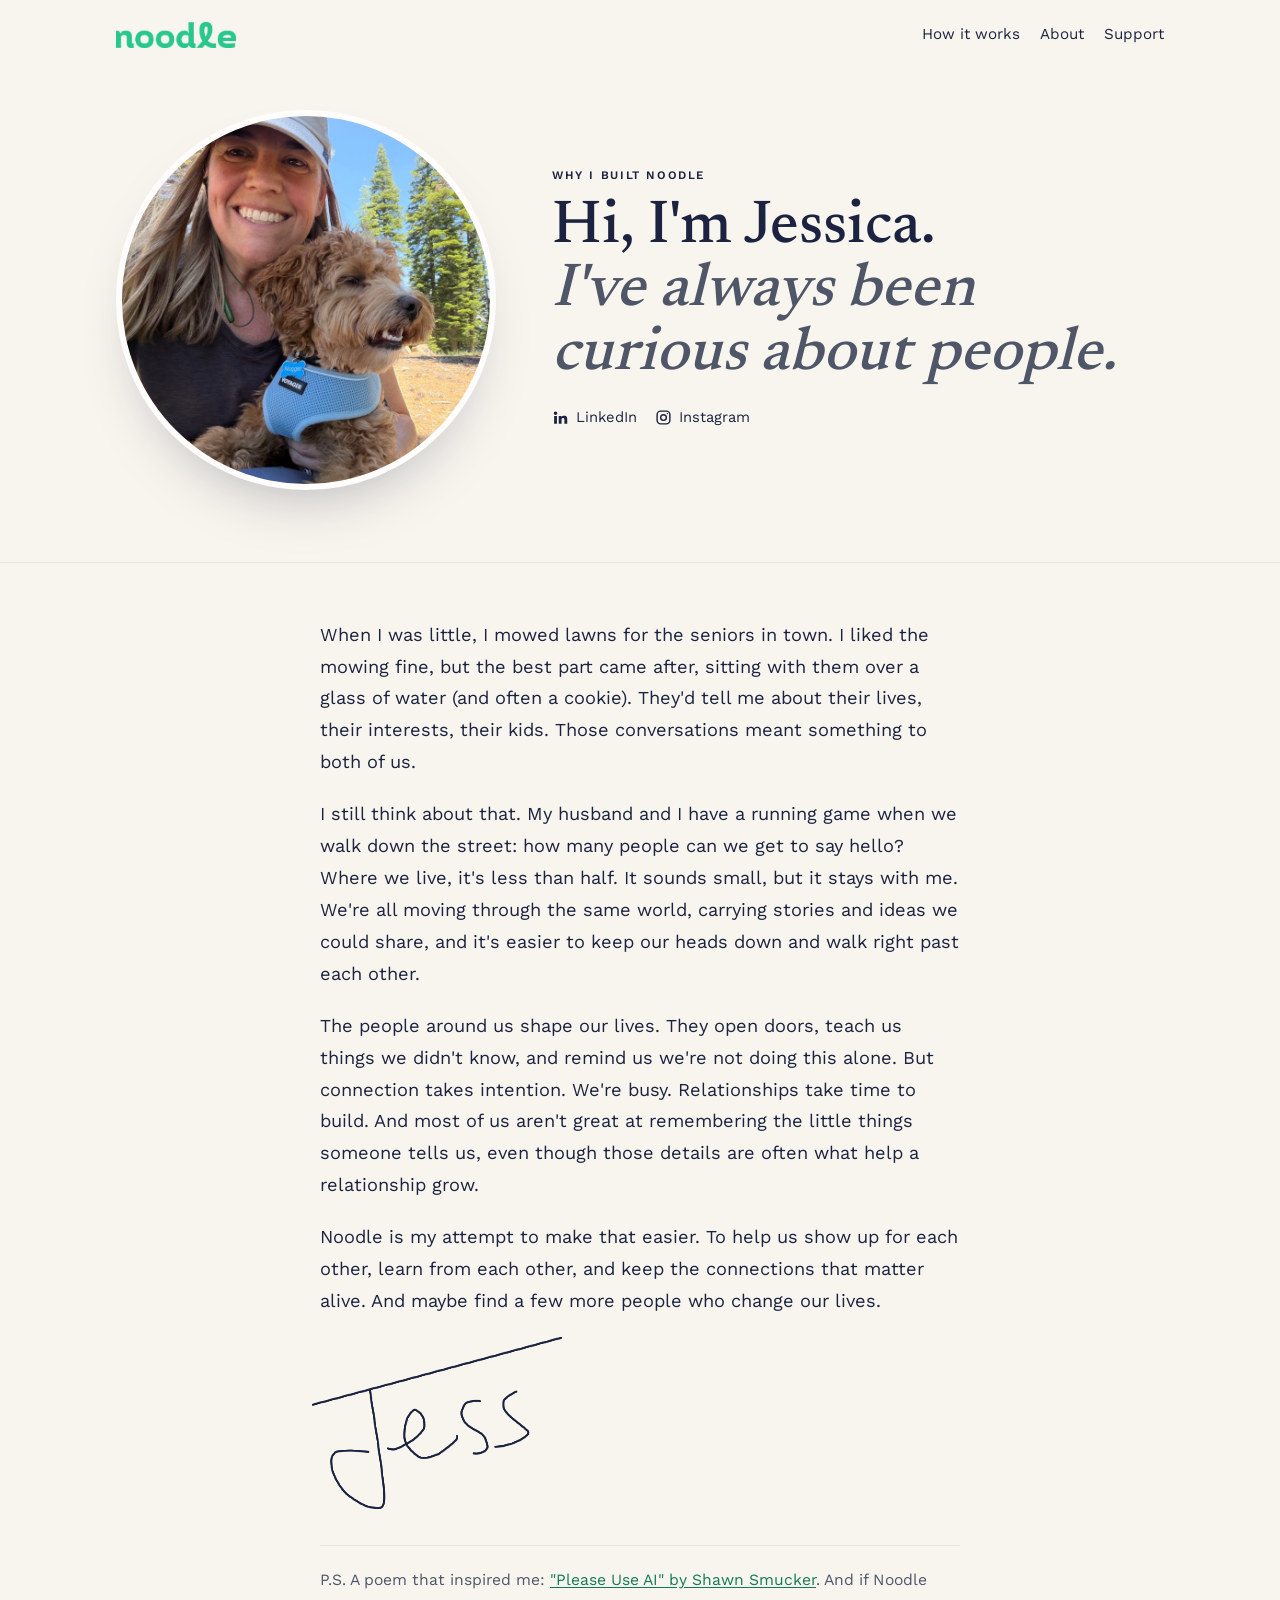
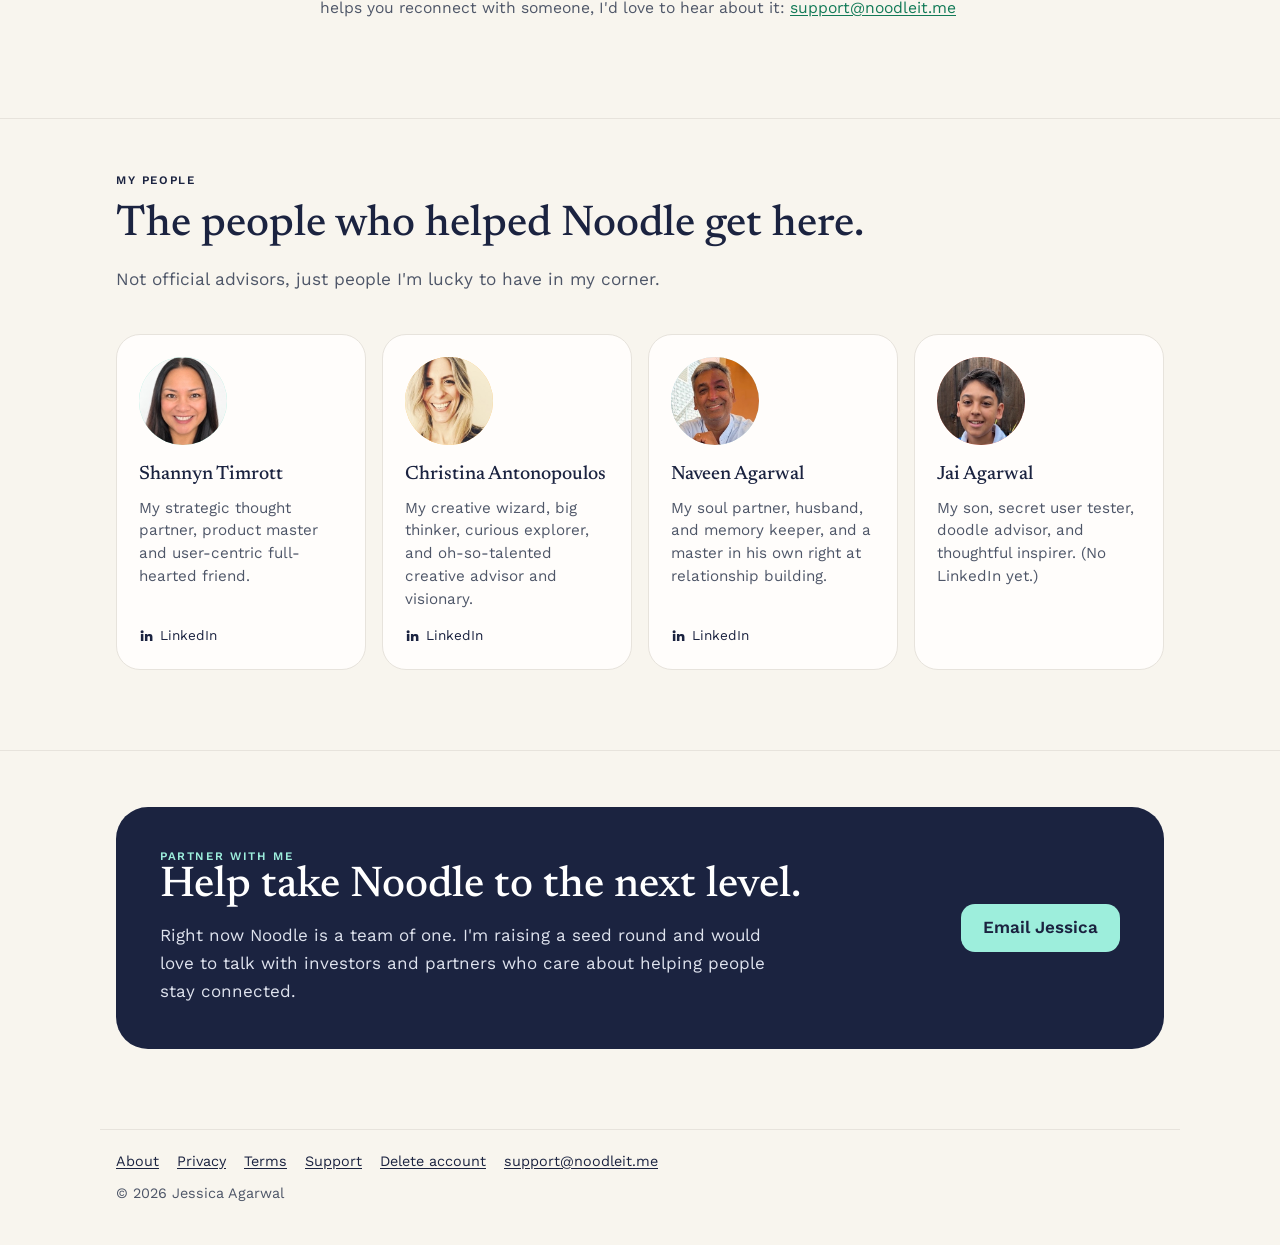
==== commit 6d029942: "feat(site): people photos, carousel dots + swipe, real-photo connection cards, SEO/AEO metadata - Ab" ====
--- a/about/index.html
+++ b/about/index.html
@@ -5,7 +5,41 @@
 <meta name="viewport" content="width=device-width, initial-scale=1">
 <meta name="color-scheme" content="light">
 <title>About · Noodle</title>
-<meta name="description" content="Why I built Noodle: I've always been curious about people.">
+<meta name="description" content="Why Jessica Agarwal built Noodle, an app that helps you remember what matters about your people and stay close to them.">
+<link rel="canonical" href="https://noodleit.me/about/">
+<meta property="og:type" content="website">
+<meta property="og:site_name" content="Noodle">
+<meta property="og:url" content="https://noodleit.me/about/">
+<meta property="og:title" content="About · Noodle">
+<meta property="og:description" content="Why Jessica Agarwal built Noodle, an app that helps you remember what matters about your people and stay close to them.">
+<meta property="og:image" content="https://noodleit.me/img/og.png">
+<meta property="og:image:width" content="1200">
+<meta property="og:image:height" content="630">
+<meta name="twitter:card" content="summary_large_image">
+<meta name="twitter:image" content="https://noodleit.me/img/og.png">
+<script type="application/ld+json">
+{
+ "@context": "https://schema.org",
+ "@type": "AboutPage",
+ "url": "https://noodleit.me/about/",
+ "mainEntity": {
+  "@type": "Person",
+  "@id": "https://noodleit.me/about/#jessica",
+  "name": "Jessica Agarwal",
+  "jobTitle": "Founder",
+  "worksFor": {
+   "@type": "Organization",
+   "name": "Noodle",
+   "url": "https://noodleit.me/"
+  },
+  "image": "https://noodleit.me/img/jessica.jpg",
+  "sameAs": [
+   "https://www.linkedin.com/in/jessicaagarwal1/",
+   "https://www.instagram.com/99centpoptart/"
+  ]
+ }
+}
+</script>
 <link rel="icon" href="/favicon.png">
 <link rel="apple-touch-icon" href="/apple-touch-icon.png">
 <link rel="stylesheet" href="/style.css">
@@ -46,7 +80,7 @@
 <div class="wrap prose story">
   <p>When I was little, I mowed lawns for the seniors in town. I liked the mowing fine, but the best part came after, sitting with them over a glass of water (and often a cookie). They'd tell me about their lives, their interests, their kids. Those conversations meant something to both of us.</p>
   <p>I still think about that. My husband and I have a running game when we walk down the street: how many people can we get to say hello? Where we live, it's less than half. It sounds small, but it stays with me. We're all moving through the same world, carrying stories and ideas we could share, and it's easier to keep our heads down and walk right past each other.</p>
-  <p>The people around us shape our lives. They open doors, teach us things we didn't know, and remind us we're not doing this alone. But connection takes intention. We're busy. Networking can feel awkward. And most of us aren't great at remembering the little things someone tells us, even though those details are often what help a relationship grow.</p>
+  <p>The people around us shape our lives. They open doors, teach us things we didn't know, and remind us we're not doing this alone. But connection takes intention. We're busy. Relationships take time to build. And most of us aren't great at remembering the little things someone tells us, even though those details are often what help a relationship grow.</p>
   <p>Noodle is my attempt to make that easier. To help us show up for each other, learn from each other, and keep the connections that matter alive. And maybe find a few more people who change our lives.</p>
   <img class="signature" src="/img/signature.png" alt="Jess" width="640" height="441">
 
@@ -65,7 +99,7 @@
       <div class="person">
         <span class="ph" style="background:var(--mint)"><b>S</b><img src="/img/people/shannyn.jpg" alt="Shannyn Timrott" onerror="this.remove()"></span>
         <h3>Shannyn Timrott</h3>
-        <p>My soul sister, product master, and user-centric, full-hearted friend.</p>
+        <p>My strategic thought partner, product master and user-centric full-hearted friend.</p>
         <a class="li" href="https://www.linkedin.com/in/stimrott/" target="_blank" rel="noopener" aria-label="Shannyn Timrott on LinkedIn"><svg viewBox="0 0 24 24" fill="currentColor" aria-hidden="true"><path d="M4.98 3.5a2.5 2.5 0 1 1 0 5 2.5 2.5 0 0 1 0-5ZM3 9.75h4v11H3v-11Zm6.5 0h3.8v1.5h.06c.53-1 1.83-1.8 3.77-1.8 4.03 0 4.37 2.4 4.37 5.5v5.8h-4v-5.1c0-1.3-.02-2.95-1.8-2.95-1.8 0-2.2 1.4-2.2 2.85v5.2h-4v-11Z"/></svg>LinkedIn</a>
       </div>
       <div class="person">
@@ -98,8 +132,7 @@
       <h2>Help take Noodle to the next level.</h2>
       <p>Right now Noodle is a team of one. I'm raising a seed round and would love to talk with investors and partners who care about helping people stay connected.</p>
     </div>
-    <a class="store mailme" href="#" data-u="jessica" data-d="noodleit.me">Email Jessica</a>
-    <noscript><p>jessica at noodleit dot me</p></noscript>
+    <a class="store mailme" href="#" rel="nofollow" data-m="ZW0udGllbGRvb25Ac3Nlag==">Email Jessica</a>
   </div>
 </div>
 </section>
@@ -111,8 +144,9 @@
 </footer>
 <script>
 // Build the address only when someone goes to use it, so it never sits in the page for scrapers.
+// The address is stored reversed and base64-encoded, so it never appears as plain text.
 document.querySelectorAll(".mailme").forEach(function (a) {
-  function arm() { a.href = "mai" + "lto:" + a.dataset.u + "\u0040" + a.dataset.d + "?subject=Noodle"; }
+  function arm() { a.href = "mai" + "lto:" + atob(a.dataset.m).split("").reverse().join("") + "?subject=Noodle"; }
   ["mouseenter", "focus", "touchstart", "click"].forEach(function (e) { a.addEventListener(e, arm, { passive: true }); });
 });
 </script>
--- a/style.css
+++ b/style.css
@@ -88,12 +88,18 @@
 .c .acts .send{background:var(--navy);color:var(--ground)}
 .c .acts .ic{background:none;padding:4px;display:grid}
 .c .acts .ic svg{width:17px;height:17px;opacity:.7}
-/* Home's MicBlob: the noodle blob tinted navy + the hand-drawn mic + pencil (src/components/MicBlob.tsx) */
-.mic{position:relative;display:flex;justify-content:center;margin-top:18px}
-.mic .blob{position:relative;width:88px;height:84px;display:grid;place-items:center}
-.mic .blob i{position:absolute;inset:0;background:var(--navy);
-  -webkit-mask:url(/img/blob.png) center/contain no-repeat;mask:url(/img/blob.png) center/contain no-repeat}
-.mic .blob img{position:relative;width:29px;height:auto}
+/* Carousel controls: one dot per example + a next arrow */
+.c.link img.av{width:46px;height:46px;margin:0;border-radius:50%;object-fit:cover}
+.deck-nav{display:flex;align-items:center;justify-content:center;gap:14px;margin-top:18px}
+.pips{display:flex;gap:2px}
+.pips button{width:20px;height:20px;padding:0;border:0;background:none;cursor:pointer;display:grid;place-items:center}
+.pips button::before{content:"";width:7px;height:7px;border-radius:50%;background:var(--line);transition:background .3s,transform .3s}
+.pips button[aria-current="true"]::before{background:var(--navy);transform:scale(1.15)}
+.next{width:34px;height:34px;border-radius:50%;border:1px solid var(--line);background:var(--card);color:var(--navy);
+  display:grid;place-items:center;cursor:pointer;padding:0}
+.next:hover{background:var(--ground)}
+.next svg{width:16px;height:16px}
+.pips button:focus-visible,.next:focus-visible{outline:2px solid var(--navy);outline-offset:2px;border-radius:50%}
 
 .band{padding:80px 0;border-top:1px solid var(--line)}
 .band h2{font-size:clamp(1.9rem,3.6vw,2.7rem);line-height:1.12;margin:0 0 16px;max-width:20em;text-wrap:balance}
